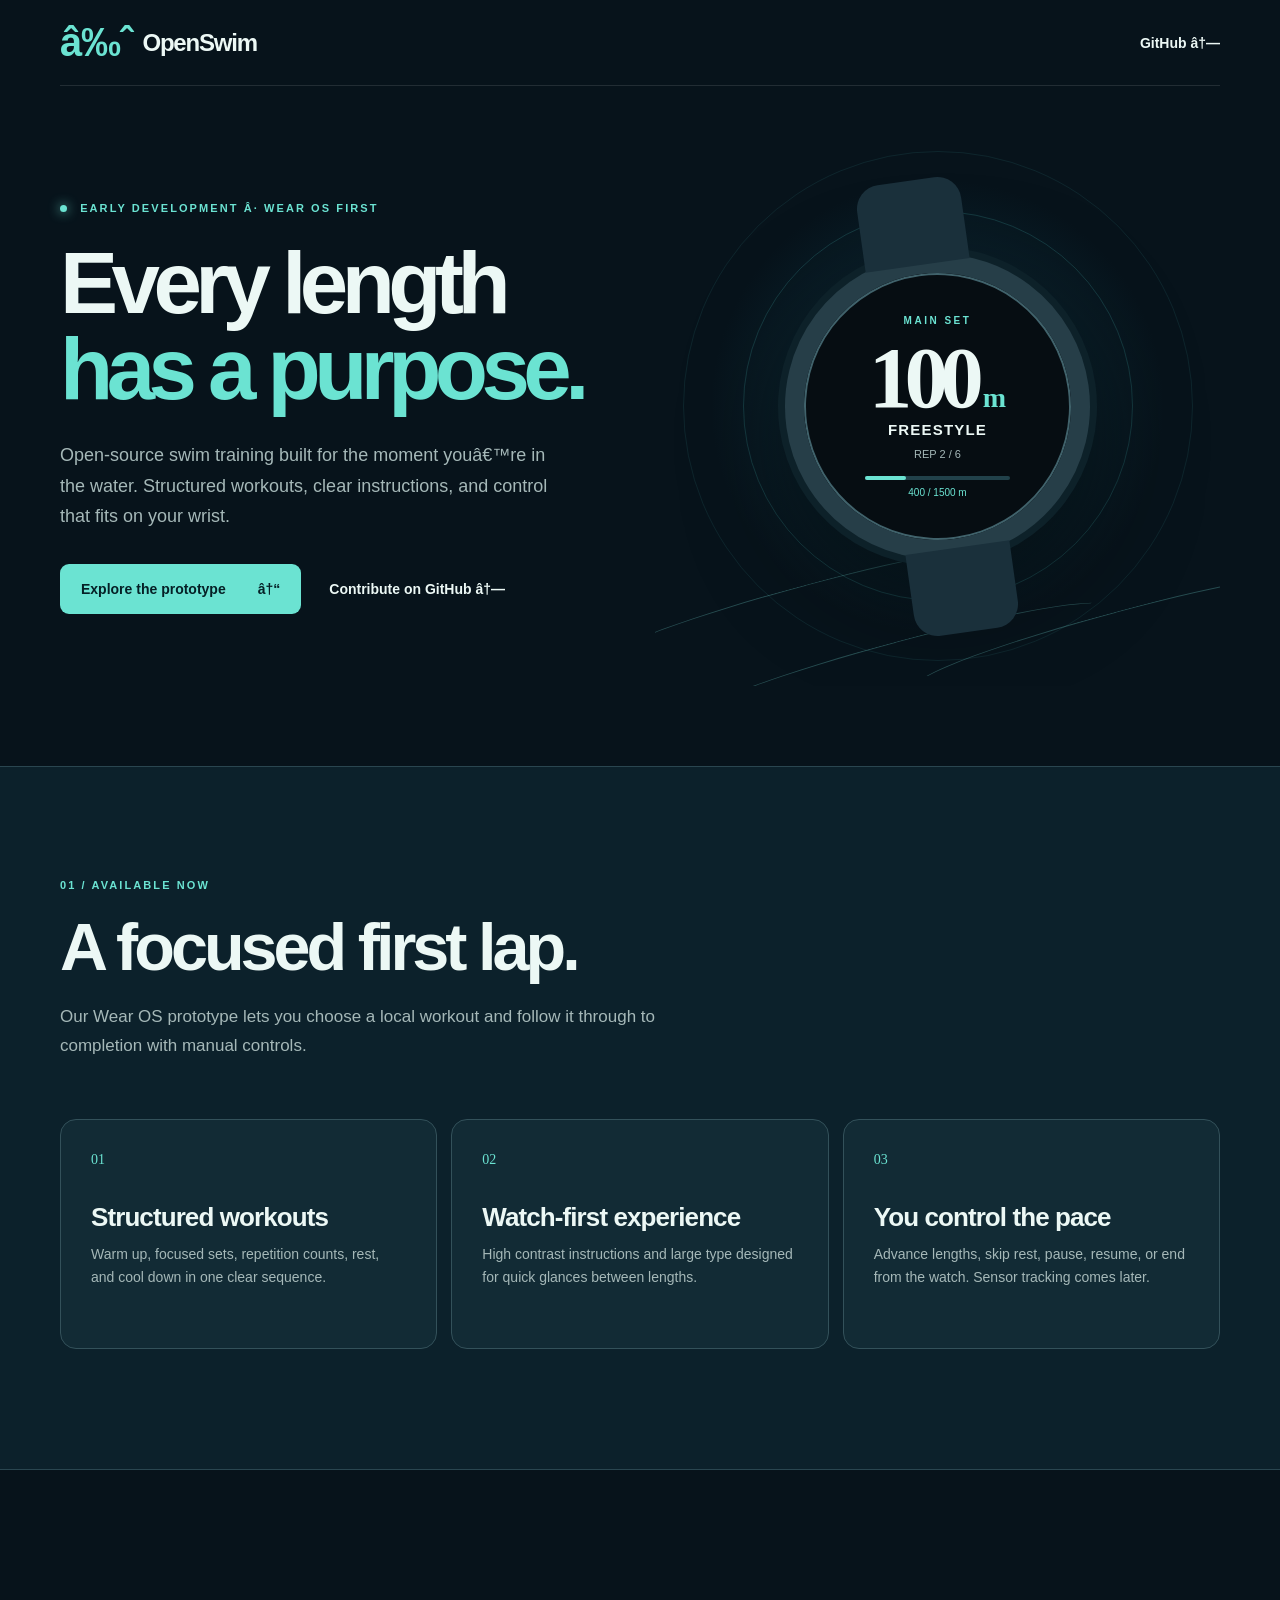
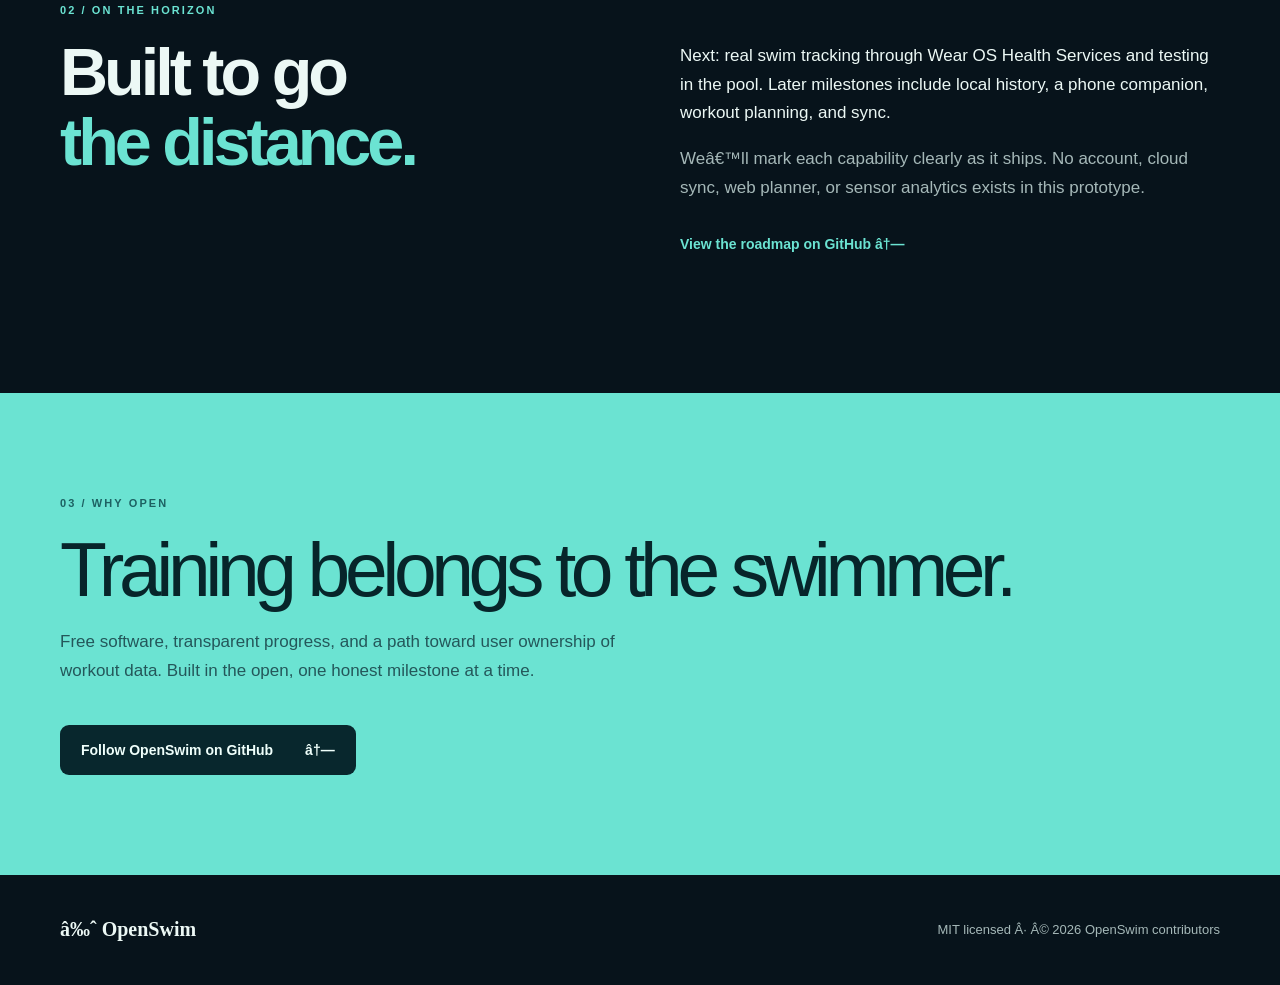
==== website/index.html @ 3e178d6c "Bootstrap OpenSwim Wear OS prototype" ====
﻿<!doctype html>
<html lang="en">
<head>
  <meta charset="utf-8">
  <meta name="viewport" content="width=device-width, initial-scale=1">
  <meta name="theme-color" content="#07131b">
  <meta name="description" content="OpenSwim is a free, open-source swim workout project. Wear OS first.">
  <title>OpenSwim â€” Train with clarity</title>
  <link rel="stylesheet" href="styles.css">
</head>
<body>
  <header class="topbar wrap"><a class="brand" href="#top"><span class="mark">â‰ˆ</span> OpenSwim</a><a class="toplink" href="https://github.com/search?q=openswim&type=repositories">GitHub â†—</a></header>
  <main id="top">
    <section class="hero wrap">
      <div class="hero-copy"><span class="eyebrow"><span class="dot"></span> EARLY DEVELOPMENT Â· WEAR OS FIRST</span><h1>Every length<br><em>has a purpose.</em></h1><p>Open-source swim training built for the moment youâ€™re in the water. Structured workouts, clear instructions, and control that fits on your wrist.</p><div class="hero-actions"><a class="button" href="#today">Explore the prototype <span>â†“</span></a><a class="text-link" href="https://github.com/search?q=openswim&type=repositories">Contribute on GitHub â†—</a></div></div>
      <div class="watch-scene" aria-label="Illustration of OpenSwim workout on a round watch"><div class="orbit orbit-one"></div><div class="orbit orbit-two"></div><div class="watch"><div class="watch-face"><small>MAIN SET</small><strong>100<span>m</span></strong><b>FREESTYLE</b><i>REP 2 / 6</i><div class="watch-progress"><span></span></div><footer>400 / 1500 m</footer></div></div><div class="waterline line-one"></div><div class="waterline line-two"></div><div class="waterline line-three"></div></div>
    </section>
    <section class="status" id="today"><div class="wrap"><span class="eyebrow">01 / AVAILABLE NOW</span><h2>A focused first lap.</h2><p>Our Wear OS prototype lets you choose a local workout and follow it through to completion with manual controls.</p><div class="feature-grid"><article><span class="feature-no">01</span><h3>Structured workouts</h3><p>Warm up, focused sets, repetition counts, rest, and cool down in one clear sequence.</p></article><article><span class="feature-no">02</span><h3>Watch-first experience</h3><p>High contrast instructions and large type designed for quick glances between lengths.</p></article><article><span class="feature-no">03</span><h3>You control the pace</h3><p>Advance lengths, skip rest, pause, resume, or end from the watch. Sensor tracking comes later.</p></article></div></div></section>
    <section class="future wrap"><div><span class="eyebrow">02 / ON THE HORIZON</span><h2>Built to go<br><em>the distance.</em></h2></div><div class="future-copy"><p>Next: real swim tracking through Wear OS Health Services and testing in the pool. Later milestones include local history, a phone companion, workout planning, and sync.</p><p>Weâ€™ll mark each capability clearly as it ships. No account, cloud sync, web planner, or sensor analytics exists in this prototype.</p><a class="text-link" href="https://github.com/search?q=openswim&type=repositories">View the roadmap on GitHub â†—</a></div></section>
    <section class="manifesto"><div class="wrap"><span class="eyebrow">03 / WHY OPEN</span><blockquote>Training belongs to the swimmer.</blockquote><p>Free software, transparent progress, and a path toward user ownership of workout data. Built in the open, one honest milestone at a time.</p><a class="button" href="https://github.com/search?q=openswim&type=repositories">Follow OpenSwim on GitHub <span>â†—</span></a></div></section>
  </main>
  <footer class="site-footer wrap"><span>â‰ˆ OpenSwim</span><span>MIT licensed Â· Â© 2026 OpenSwim contributors</span></footer>
</body>
</html>
---- website/styles.css ----
:root{color-scheme:dark;--bg:#07131b;--panel:#102631;--ink:#ecf8f5;--muted:#a5b8b8;--aqua:#6be3d2;--line:#2a4650}*{box-sizing:border-box}html{scroll-behavior:smooth}body{margin:0;background:var(--bg);color:var(--ink);font-family:'DM Sans',sans-serif}a{color:inherit;text-decoration:none}.wrap{width:min(1160px,calc(100% - 48px));margin:auto}.topbar{height:86px;display:flex;justify-content:space-between;align-items:center;border-bottom:1px solid #ffffff1c}.brand{font-family:Outfit,sans-serif;font-size:24px;font-weight:700;letter-spacing:-.05em}.mark{display:inline-block;color:var(--aqua);font-size:40px;vertical-align:-5px;line-height:0;margin-right:5px}.toplink,.text-link{font-size:14px;font-weight:700}.toplink:hover,.text-link:hover{color:var(--aqua)}.hero{min-height:650px;display:grid;grid-template-columns:1fr 1fr;align-items:center;gap:30px;padding-top:40px;padding-bottom:80px}.hero-copy{position:relative;z-index:2}.eyebrow{color:var(--aqua);font-size:11px;font-weight:700;letter-spacing:.19em}.dot{display:inline-block;width:7px;height:7px;border-radius:50%;background:var(--aqua);box-shadow:0 0 12px var(--aqua);margin-right:8px}h1,h2,h3,blockquote{font-family:Outfit,sans-serif}h1{font-size:clamp(58px,6.8vw,100px);letter-spacing:-.075em;line-height:.99;margin:24px 0 28px;font-weight:600}h1 em,h2 em{color:var(--aqua);font-style:normal}.hero p{max-width:510px;color:var(--muted);font-size:18px;line-height:1.7}.hero-actions{display:flex;align-items:center;gap:28px;flex-wrap:wrap;margin-top:32px}.button{display:inline-flex;align-items:center;gap:32px;background:var(--aqua);color:#052026;padding:17px 21px;border-radius:9px;font-weight:700;font-size:14px;transition:transform .2s,background .2s}.button:hover{transform:translateY(-3px);background:#9cf5e8}.watch-scene{height:560px;position:relative;display:grid;place-items:center;overflow:hidden;background:radial-gradient(circle,#13526588 0%,transparent 57%)}.orbit{position:absolute;border:1px solid #3c9a9b42;border-radius:50%;width:390px;height:390px}.orbit-two{width:510px;height:510px;border-color:#3c9a9b22}.watch{position:relative;width:305px;height:305px;border:19px solid #263e48;border-radius:50%;background:#060d12;box-shadow:0 0 0 7px #0d2129,0 35px 100px #0008,inset 0 0 0 2px #40626b;transform:rotate(-8deg);z-index:1}.watch:before,.watch:after{content:"";position:absolute;background:#1a303b;width:105px;height:85px;left:81px;z-index:-1}.watch:before{top:-94px;border-radius:24px 24px 0 0}.watch:after{bottom:-94px;border-radius:0 0 24px 24px}.watch-face{height:100%;display:flex;flex-direction:column;align-items:center;justify-content:center;transform:rotate(8deg)}.watch-face small{font-size:10px;letter-spacing:.25em;color:var(--aqua);font-weight:700}.watch-face strong{font-family:Outfit;font-size:87px;letter-spacing:-.09em;line-height:1;margin-top:8px}.watch-face strong span{font-size:28px;letter-spacing:0;color:var(--aqua);margin-left:7px}.watch-face b{font-size:15px;letter-spacing:.08em}.watch-face i{font-style:normal;color:var(--muted);font-size:11px;margin-top:10px}.watch-progress{height:4px;width:145px;background:#21414a;border-radius:4px;margin-top:16px}.watch-progress span{display:block;width:28%;height:100%;border-radius:4px;background:var(--aqua)}.watch-face footer{font-size:10px;color:var(--aqua);margin-top:7px}.waterline{position:absolute;width:75%;height:40px;border:1px solid #7de9e044;border-color:#7de9e044 transparent transparent;border-radius:50%;transform:rotate(-15deg)}.line-one{bottom:62px;left:-10%}.line-two{bottom:35px;right:-20%}.line-three{bottom:5px;left:6%}.status{padding:108px 0 120px;background:#0c212b;border-top:1px solid var(--line);border-bottom:1px solid var(--line)}h2{font-size:clamp(44px,5.2vw,72px);letter-spacing:-.06em;line-height:1.05;font-weight:600;margin:20px 0}.status>.wrap>p,.future-copy p,.manifesto p{color:var(--muted);font-size:17px;line-height:1.7;max-width:610px}.feature-grid{display:grid;grid-template-columns:repeat(3,1fr);gap:14px;margin-top:58px}.feature-grid article{border:1px solid #33515a;background:#122b35;border-radius:16px;padding:30px;min-height:230px}.feature-no{font-family:Outfit;font-size:14px;color:var(--aqua)}h3{font-size:26px;letter-spacing:-.035em;margin:34px 0 10px}.feature-grid p{color:var(--muted);font-size:14px;line-height:1.65;margin:0}.future{padding-top:130px;padding-bottom:140px;display:grid;grid-template-columns:1fr 1fr;gap:80px}.future-copy{padding-top:25px}.future-copy p:first-child{color:var(--ink)}.future-copy .text-link{display:inline-block;margin-top:16px;color:var(--aqua)}.manifesto{background:#6be3d2;color:#07252a;padding:100px 0}.manifesto .eyebrow{color:#1d6162}.manifesto blockquote{font-size:clamp(52px,6vw,84px);letter-spacing:-.07em;line-height:1;margin:20px 0}.manifesto p{color:#24575a;max-width:600px}.manifesto .button{background:#08272d;color:#effffb;margin-top:22px}.site-footer{min-height:110px;display:flex;align-items:center;justify-content:space-between;color:var(--muted);font-size:13px}.site-footer span:first-child{font-family:Outfit;font-size:20px;font-weight:700;color:var(--ink)}@media(max-width:760px){.hero{grid-template-columns:1fr;padding-top:70px}.watch-scene{height:390px;order:-1}.watch{transform:scale(.78) rotate(-8deg)}.hero-copy{padding-bottom:15px}.feature-grid{grid-template-columns:1fr}.feature-grid article{min-height:0}.future{grid-template-columns:1fr;gap:5px;padding-top:90px;padding-bottom:95px}.status{padding:85px 0}.site-footer{gap:20px;flex-wrap:wrap;padding:30px 0}h1{font-size:60px}}@media(max-width:440px){.wrap{width:min(100% - 34px,1160px)}.hero-actions{gap:20px}.watch-scene{margin:0 -17px}.watch{transform:scale(.68) rotate(-8deg)}}
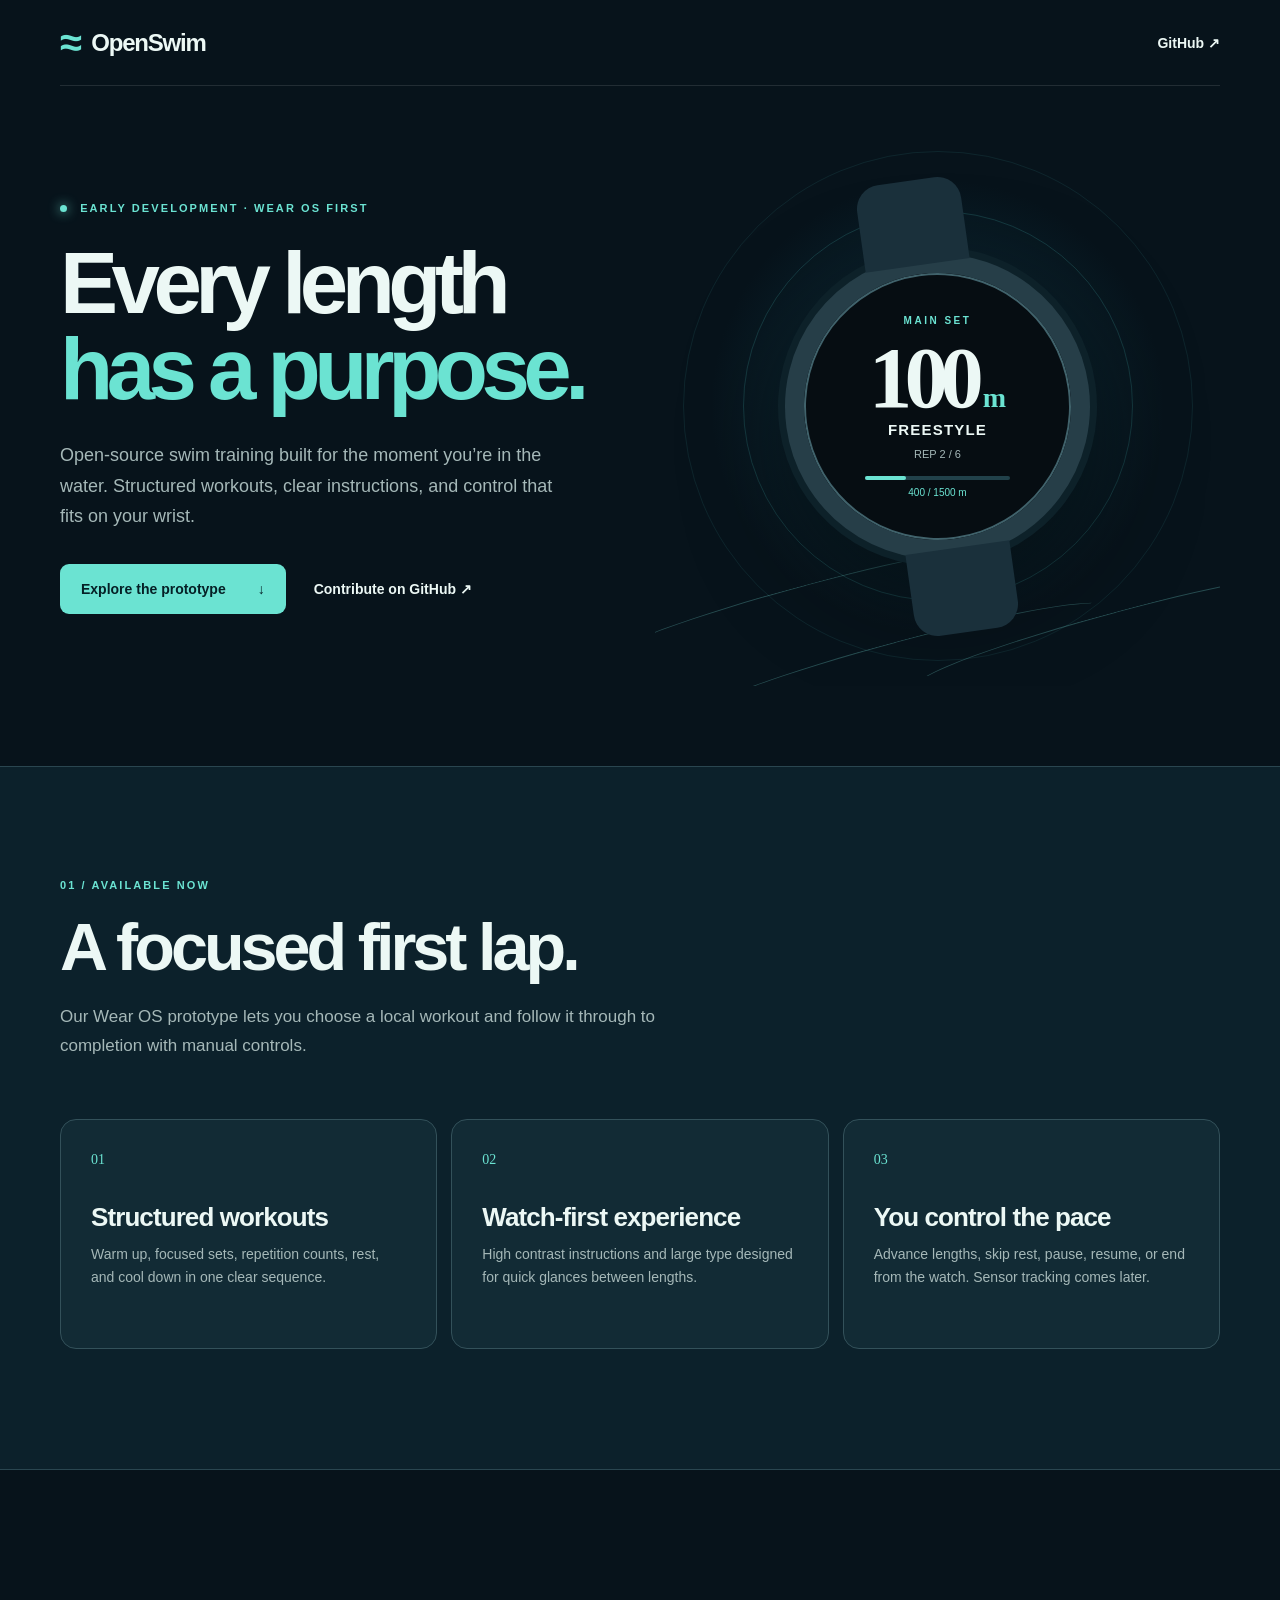
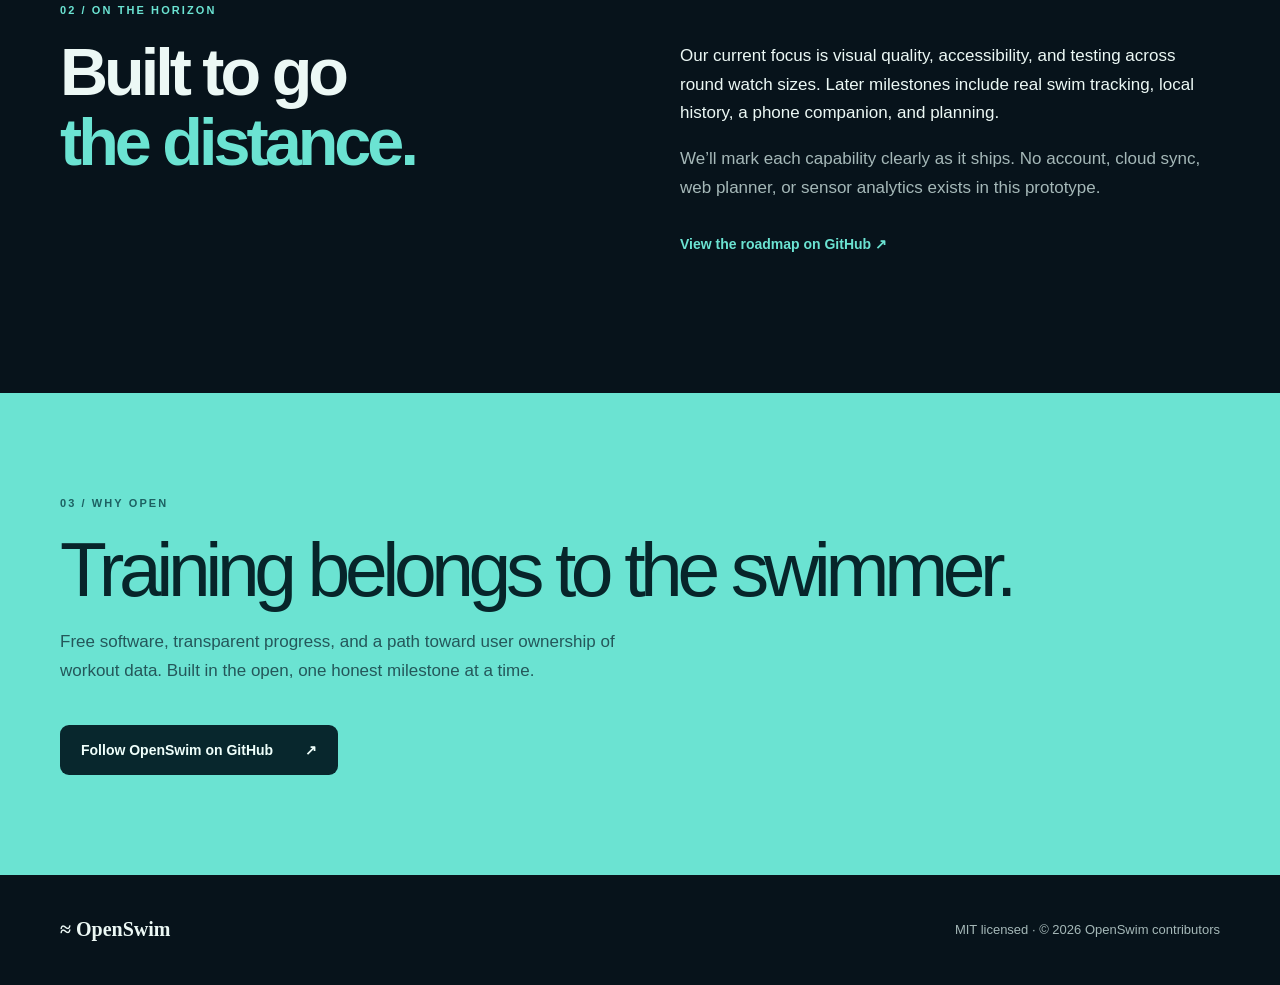
==== commit 95023724: "Prepare project website for publication" ====
--- a/website/index.html
+++ b/website/index.html
@@ -1,24 +1,24 @@
-﻿<!doctype html>
+<!doctype html>
 <html lang="en">
 <head>
   <meta charset="utf-8">
   <meta name="viewport" content="width=device-width, initial-scale=1">
   <meta name="theme-color" content="#07131b">
   <meta name="description" content="OpenSwim is a free, open-source swim workout project. Wear OS first.">
-  <title>OpenSwim â€” Train with clarity</title>
+  <title>OpenSwim — Train with clarity</title>
   <link rel="stylesheet" href="styles.css">
 </head>
 <body>
-  <header class="topbar wrap"><a class="brand" href="#top"><span class="mark">â‰ˆ</span> OpenSwim</a><a class="toplink" href="https://github.com/search?q=openswim&type=repositories">GitHub â†—</a></header>
+  <header class="topbar wrap"><a class="brand" href="#top"><span class="mark">≈</span> OpenSwim</a><a class="toplink" href="https://github.com/Danielbunckenburg/openswim">GitHub ↗</a></header>
   <main id="top">
     <section class="hero wrap">
-      <div class="hero-copy"><span class="eyebrow"><span class="dot"></span> EARLY DEVELOPMENT Â· WEAR OS FIRST</span><h1>Every length<br><em>has a purpose.</em></h1><p>Open-source swim training built for the moment youâ€™re in the water. Structured workouts, clear instructions, and control that fits on your wrist.</p><div class="hero-actions"><a class="button" href="#today">Explore the prototype <span>â†“</span></a><a class="text-link" href="https://github.com/search?q=openswim&type=repositories">Contribute on GitHub â†—</a></div></div>
+      <div class="hero-copy"><span class="eyebrow"><span class="dot"></span> EARLY DEVELOPMENT · WEAR OS FIRST</span><h1>Every length<br><em>has a purpose.</em></h1><p>Open-source swim training built for the moment you’re in the water. Structured workouts, clear instructions, and control that fits on your wrist.</p><div class="hero-actions"><a class="button" href="#today">Explore the prototype <span>↓</span></a><a class="text-link" href="https://github.com/Danielbunckenburg/openswim">Contribute on GitHub ↗</a></div></div>
       <div class="watch-scene" aria-label="Illustration of OpenSwim workout on a round watch"><div class="orbit orbit-one"></div><div class="orbit orbit-two"></div><div class="watch"><div class="watch-face"><small>MAIN SET</small><strong>100<span>m</span></strong><b>FREESTYLE</b><i>REP 2 / 6</i><div class="watch-progress"><span></span></div><footer>400 / 1500 m</footer></div></div><div class="waterline line-one"></div><div class="waterline line-two"></div><div class="waterline line-three"></div></div>
     </section>
     <section class="status" id="today"><div class="wrap"><span class="eyebrow">01 / AVAILABLE NOW</span><h2>A focused first lap.</h2><p>Our Wear OS prototype lets you choose a local workout and follow it through to completion with manual controls.</p><div class="feature-grid"><article><span class="feature-no">01</span><h3>Structured workouts</h3><p>Warm up, focused sets, repetition counts, rest, and cool down in one clear sequence.</p></article><article><span class="feature-no">02</span><h3>Watch-first experience</h3><p>High contrast instructions and large type designed for quick glances between lengths.</p></article><article><span class="feature-no">03</span><h3>You control the pace</h3><p>Advance lengths, skip rest, pause, resume, or end from the watch. Sensor tracking comes later.</p></article></div></div></section>
-    <section class="future wrap"><div><span class="eyebrow">02 / ON THE HORIZON</span><h2>Built to go<br><em>the distance.</em></h2></div><div class="future-copy"><p>Next: real swim tracking through Wear OS Health Services and testing in the pool. Later milestones include local history, a phone companion, workout planning, and sync.</p><p>Weâ€™ll mark each capability clearly as it ships. No account, cloud sync, web planner, or sensor analytics exists in this prototype.</p><a class="text-link" href="https://github.com/search?q=openswim&type=repositories">View the roadmap on GitHub â†—</a></div></section>
-    <section class="manifesto"><div class="wrap"><span class="eyebrow">03 / WHY OPEN</span><blockquote>Training belongs to the swimmer.</blockquote><p>Free software, transparent progress, and a path toward user ownership of workout data. Built in the open, one honest milestone at a time.</p><a class="button" href="https://github.com/search?q=openswim&type=repositories">Follow OpenSwim on GitHub <span>â†—</span></a></div></section>
+    <section class="future wrap"><div><span class="eyebrow">02 / ON THE HORIZON</span><h2>Built to go<br><em>the distance.</em></h2></div><div class="future-copy"><p>Our current focus is visual quality, accessibility, and testing across round watch sizes. Later milestones include real swim tracking, local history, a phone companion, and planning.</p><p>We’ll mark each capability clearly as it ships. No account, cloud sync, web planner, or sensor analytics exists in this prototype.</p><a class="text-link" href="https://github.com/Danielbunckenburg/openswim/blob/main/ROADMAP.md">View the roadmap on GitHub ↗</a></div></section>
+    <section class="manifesto"><div class="wrap"><span class="eyebrow">03 / WHY OPEN</span><blockquote>Training belongs to the swimmer.</blockquote><p>Free software, transparent progress, and a path toward user ownership of workout data. Built in the open, one honest milestone at a time.</p><a class="button" href="https://github.com/Danielbunckenburg/openswim">Follow OpenSwim on GitHub <span>↗</span></a></div></section>
   </main>
-  <footer class="site-footer wrap"><span>â‰ˆ OpenSwim</span><span>MIT licensed Â· Â© 2026 OpenSwim contributors</span></footer>
+  <footer class="site-footer wrap"><span>≈ OpenSwim</span><span>MIT licensed · © 2026 OpenSwim contributors</span></footer>
 </body>
 </html>
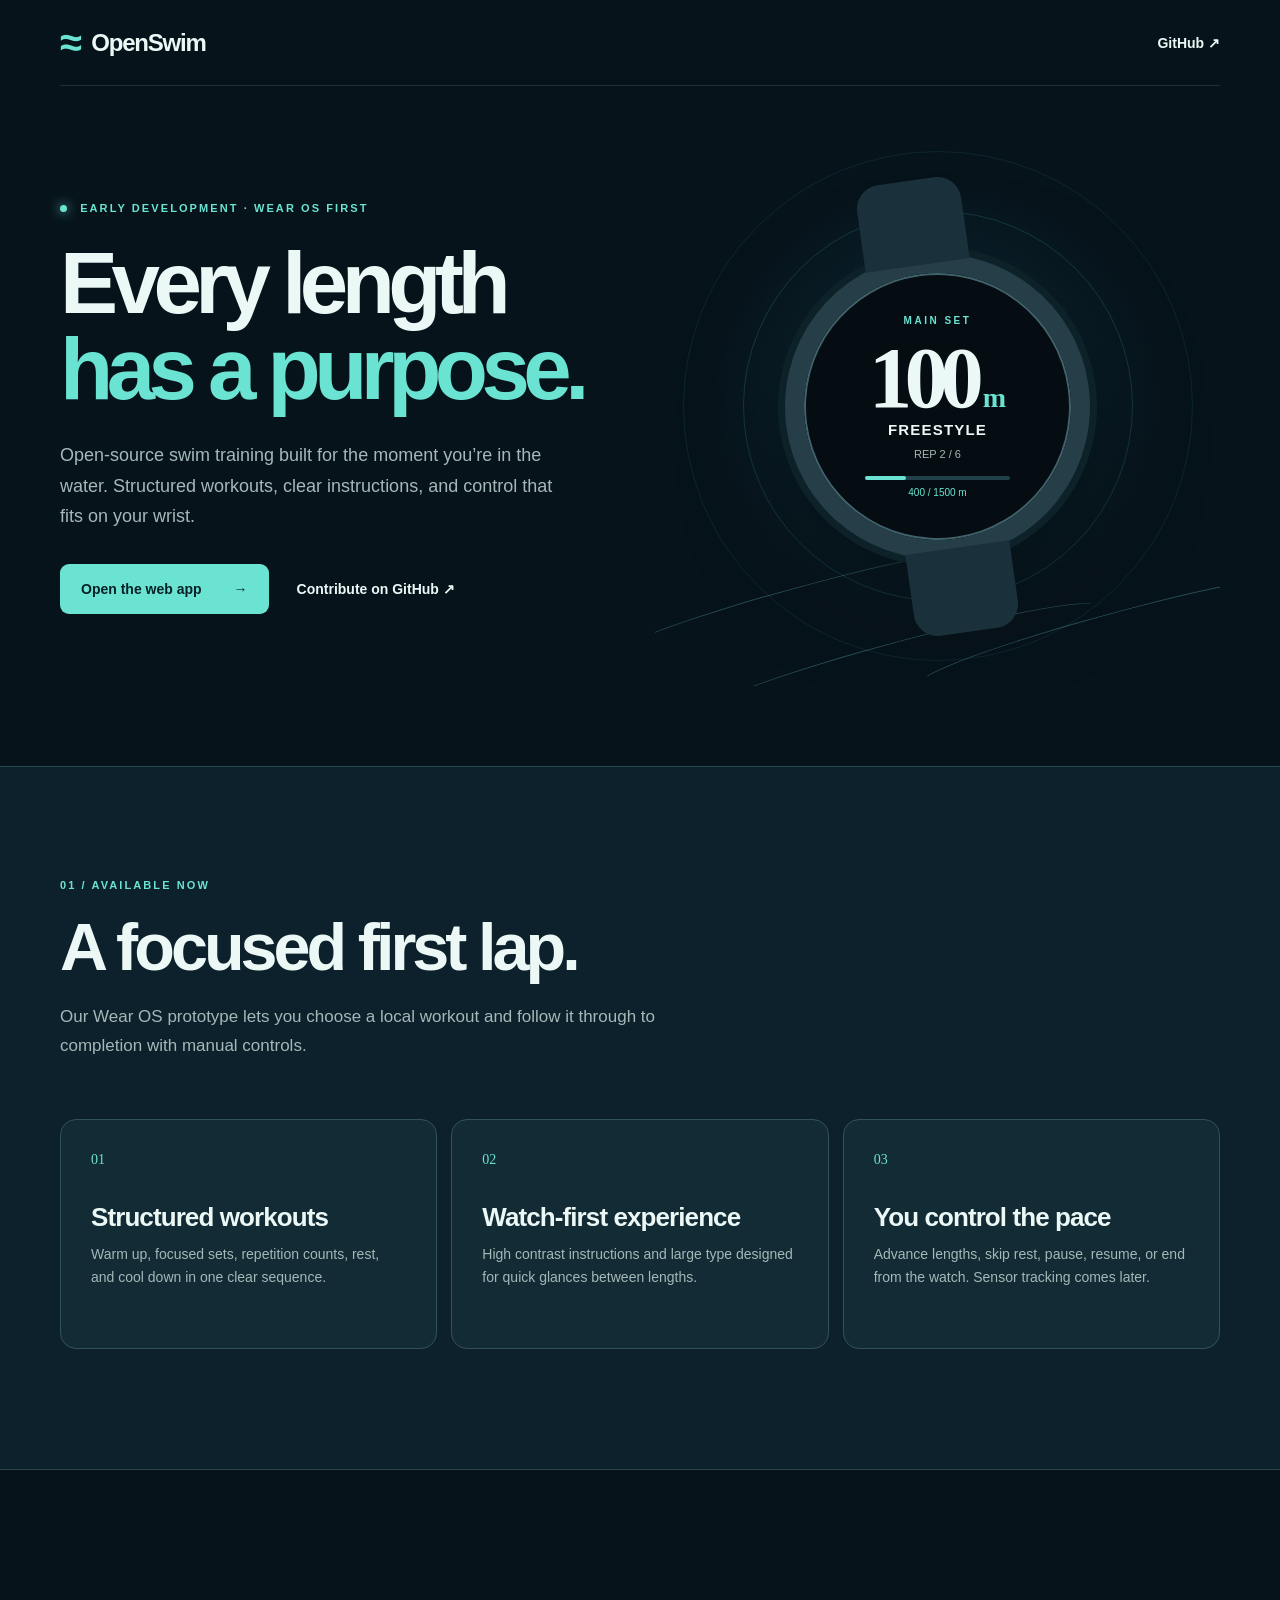
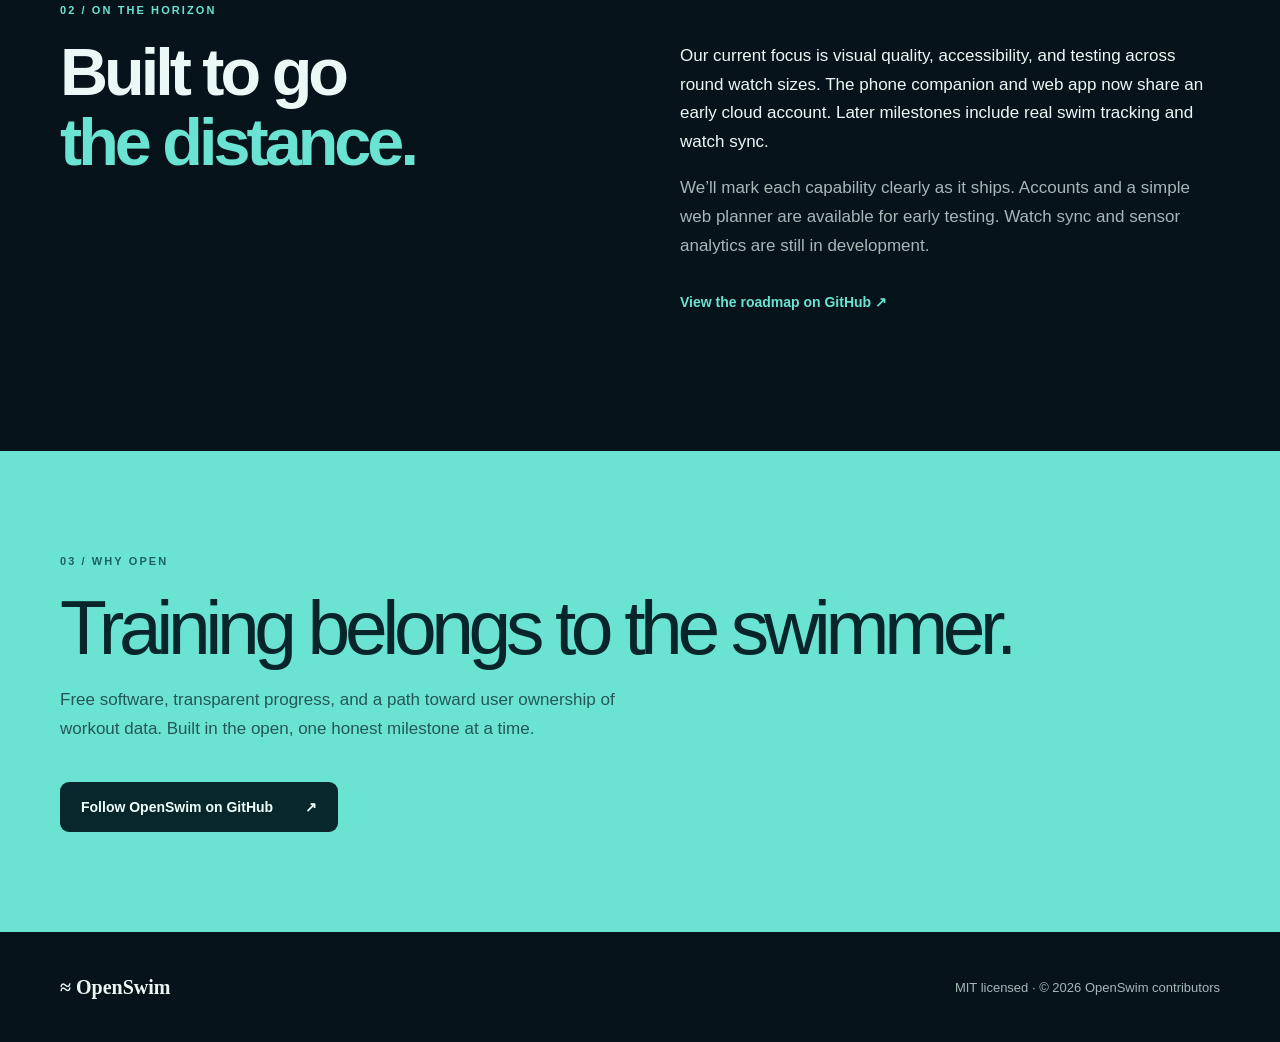
==== commit cb955d88: "Add cloud-connected OpenSwim web app" ====
--- a/website/index.html
+++ b/website/index.html
@@ -12,11 +12,11 @@
   <header class="topbar wrap"><a class="brand" href="#top"><span class="mark">≈</span> OpenSwim</a><a class="toplink" href="https://github.com/Danielbunckenburg/openswim">GitHub ↗</a></header>
   <main id="top">
     <section class="hero wrap">
-      <div class="hero-copy"><span class="eyebrow"><span class="dot"></span> EARLY DEVELOPMENT · WEAR OS FIRST</span><h1>Every length<br><em>has a purpose.</em></h1><p>Open-source swim training built for the moment you’re in the water. Structured workouts, clear instructions, and control that fits on your wrist.</p><div class="hero-actions"><a class="button" href="#today">Explore the prototype <span>↓</span></a><a class="text-link" href="https://github.com/Danielbunckenburg/openswim">Contribute on GitHub ↗</a></div></div>
+      <div class="hero-copy"><span class="eyebrow"><span class="dot"></span> EARLY DEVELOPMENT · WEAR OS FIRST</span><h1>Every length<br><em>has a purpose.</em></h1><p>Open-source swim training built for the moment you’re in the water. Structured workouts, clear instructions, and control that fits on your wrist.</p><div class="hero-actions"><a class="button" href="app.html">Open the web app <span>→</span></a><a class="text-link" href="https://github.com/Danielbunckenburg/openswim">Contribute on GitHub ↗</a></div></div>
       <div class="watch-scene" aria-label="Illustration of OpenSwim workout on a round watch"><div class="orbit orbit-one"></div><div class="orbit orbit-two"></div><div class="watch"><div class="watch-face"><small>MAIN SET</small><strong>100<span>m</span></strong><b>FREESTYLE</b><i>REP 2 / 6</i><div class="watch-progress"><span></span></div><footer>400 / 1500 m</footer></div></div><div class="waterline line-one"></div><div class="waterline line-two"></div><div class="waterline line-three"></div></div>
     </section>
     <section class="status" id="today"><div class="wrap"><span class="eyebrow">01 / AVAILABLE NOW</span><h2>A focused first lap.</h2><p>Our Wear OS prototype lets you choose a local workout and follow it through to completion with manual controls.</p><div class="feature-grid"><article><span class="feature-no">01</span><h3>Structured workouts</h3><p>Warm up, focused sets, repetition counts, rest, and cool down in one clear sequence.</p></article><article><span class="feature-no">02</span><h3>Watch-first experience</h3><p>High contrast instructions and large type designed for quick glances between lengths.</p></article><article><span class="feature-no">03</span><h3>You control the pace</h3><p>Advance lengths, skip rest, pause, resume, or end from the watch. Sensor tracking comes later.</p></article></div></div></section>
-    <section class="future wrap"><div><span class="eyebrow">02 / ON THE HORIZON</span><h2>Built to go<br><em>the distance.</em></h2></div><div class="future-copy"><p>Our current focus is visual quality, accessibility, and testing across round watch sizes. Later milestones include real swim tracking, local history, a phone companion, and planning.</p><p>We’ll mark each capability clearly as it ships. No account, cloud sync, web planner, or sensor analytics exists in this prototype.</p><a class="text-link" href="https://github.com/Danielbunckenburg/openswim/blob/main/ROADMAP.md">View the roadmap on GitHub ↗</a></div></section>
+    <section class="future wrap"><div><span class="eyebrow">02 / ON THE HORIZON</span><h2>Built to go<br><em>the distance.</em></h2></div><div class="future-copy"><p>Our current focus is visual quality, accessibility, and testing across round watch sizes. The phone companion and web app now share an early cloud account. Later milestones include real swim tracking and watch sync.</p><p>We’ll mark each capability clearly as it ships. Accounts and a simple web planner are available for early testing. Watch sync and sensor analytics are still in development.</p><a class="text-link" href="https://github.com/Danielbunckenburg/openswim/blob/main/ROADMAP.md">View the roadmap on GitHub ↗</a></div></section>
     <section class="manifesto"><div class="wrap"><span class="eyebrow">03 / WHY OPEN</span><blockquote>Training belongs to the swimmer.</blockquote><p>Free software, transparent progress, and a path toward user ownership of workout data. Built in the open, one honest milestone at a time.</p><a class="button" href="https://github.com/Danielbunckenburg/openswim">Follow OpenSwim on GitHub <span>↗</span></a></div></section>
   </main>
   <footer class="site-footer wrap"><span>≈ OpenSwim</span><span>MIT licensed · © 2026 OpenSwim contributors</span></footer>
